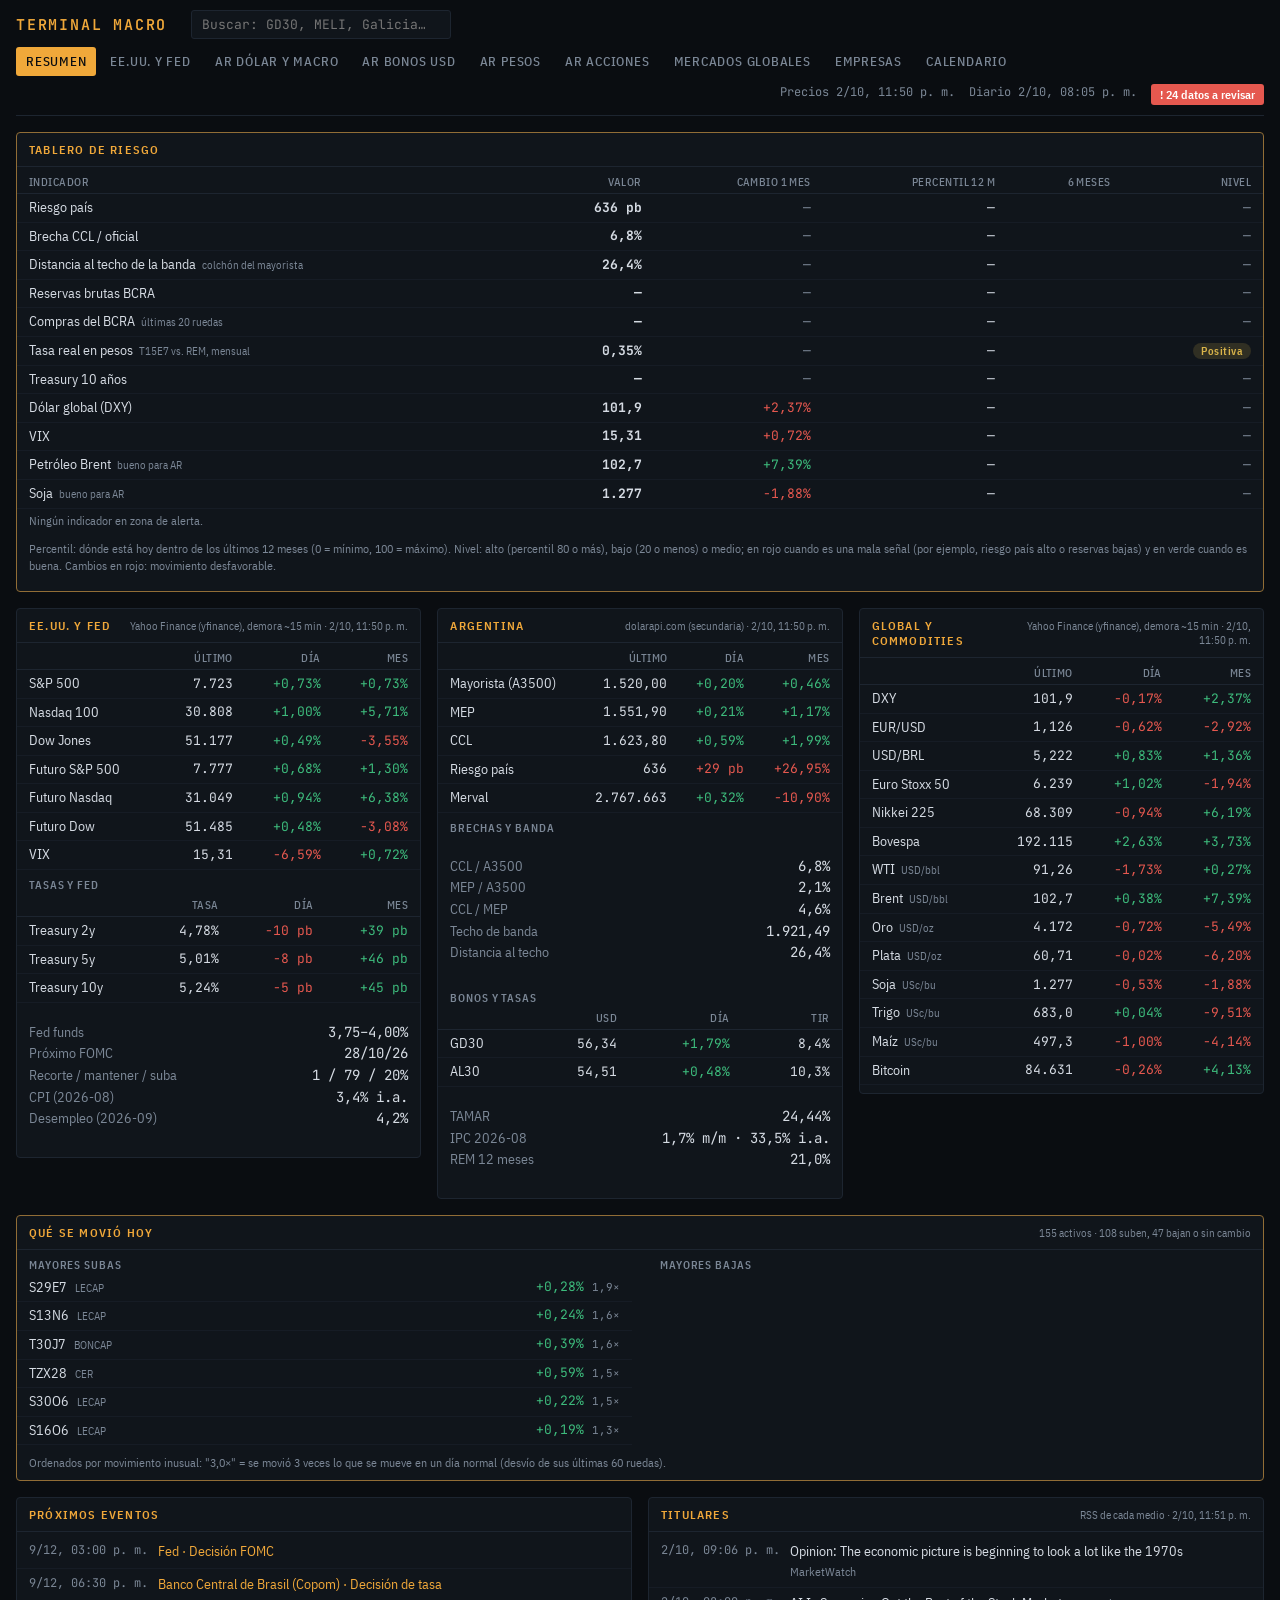
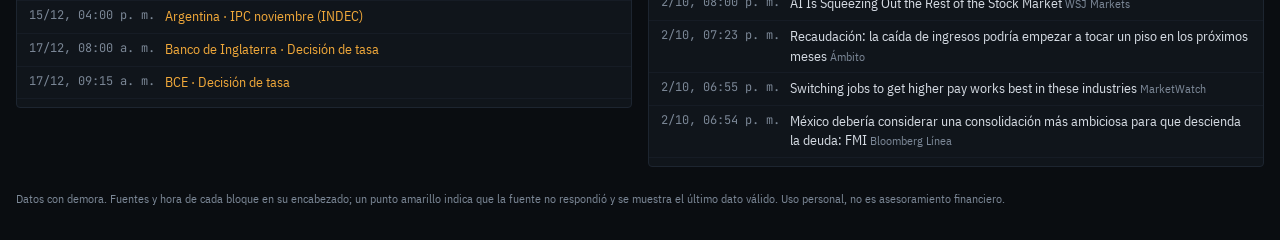
==== docs/index.html @ 6956a919 "Add files via upload" ====
<!doctype html>
<html lang="es">
<head>
<meta charset="utf-8">
<meta name="viewport" content="width=device-width, initial-scale=1, viewport-fit=cover">
<title>Terminal Macro</title>
<link rel="preconnect" href="https://fonts.googleapis.com">
<link rel="stylesheet" href="https://fonts.googleapis.com/css2?family=IBM+Plex+Sans+Condensed:wght@400;500;600&family=JetBrains+Mono:wght@400;600&display=swap">
<link rel="stylesheet" href="style.css?v=26">
</head>
<body>
<header class="top">
  <span class="brand">TERMINAL MACRO</span>
  <div class="buscar"><input id="buscar" type="search" placeholder="Buscar: GD30, MELI, Galicia…   ( / )" autocomplete="off" spellcheck="false" aria-label="Buscar un activo"><ul id="buscar-res" role="listbox" hidden></ul></div>
  <nav class="tabs" aria-label="Secciones">
    <button data-v="resumen" aria-selected="true">Resumen</button>
    <button data-v="eeuu">EE.UU. y Fed</button>
    <button data-v="ar_macro">AR Dólar y macro</button>
    <button data-v="ar_usd">AR Bonos USD</button>
    <button data-v="ar_pesos">AR Pesos</button>
    <button data-v="ar_acciones">AR Acciones</button>
    <button data-v="mercados">Mercados globales</button>
    <button data-v="empresas">Empresas</button>
    <button data-v="calendario">Calendario</button>
  </nav>
  <div class="status" id="status">Cargando…</div>
</header>
<div class="alertas" id="alertas" hidden></div>
<div class="sample-banner" id="sample" hidden>DATOS DE EJEMPLO: esta vista previa usa números inventados para mostrar el diseño. La versión publicada en GitHub muestra datos reales.</div>
<main id="view" class="view"></main>
<div class="ficha" id="ficha" hidden></div>
<footer>Datos con demora. Fuentes y hora de cada bloque en su encabezado; un punto amarillo indica que la fuente no respondió y se muestra el último dato válido. Uso personal, no es asesoramiento financiero.</footer>
<script src="app.js?v=26"></script>
</body>
</html>
---- docs/style.css ----
/* Layout: barra superior fija + pestañas; cada pestaña es una grilla de paneles con tablas densas.
   Tema único oscuro (pedido del usuario): ámbar de terminal como acento, verde/rojo solo para variaciones. */
:root {
  --bg: #0a0d11;
  --panel: #10151b;
  --line: #1d2530;
  --fg: #d5dbe3;
  --muted: #7b8796;
  --accent: #f0a83a;
  --up: #3dbb7c;
  --down: #e5584f;
  --warn: #d9b44a;
  --font-ui: "IBM Plex Sans Condensed", "Arial Narrow", system-ui, sans-serif;
  --font-num: "JetBrains Mono", "IBM Plex Mono", ui-monospace, Menlo, monospace;
  color-scheme: dark;
}
* { box-sizing: border-box; }
html, body { margin: 0; }
body {
  background: var(--bg); color: var(--fg);
  font: 14px/1.4 var(--font-ui);
  padding-inline: 16px; padding-block: 0 32px;
}
a { color: inherit; }
a:focus-visible, button:focus-visible { outline: 2px solid var(--accent); outline-offset: 2px; }

header.top {
  position: sticky; top: env(safe-area-inset-top, 0px); z-index: 5;
  background: var(--bg); border-bottom: 1px solid var(--line);
  display: flex; flex-wrap: wrap; align-items: center; gap: 8px 24px;
  padding-block: 10px;
}
.brand { font: 600 15px var(--font-num); letter-spacing: .12em; color: var(--accent); }
nav.tabs { display: flex; flex-wrap: wrap; gap: 4px; }
nav.tabs button {
  font: 500 13px var(--font-ui); letter-spacing: .06em; text-transform: uppercase;
  background: none; color: var(--muted); border: 1px solid transparent; border-radius: 3px;
  padding: 5px 12px; cursor: pointer;
}
nav.tabs button:hover { color: var(--fg); border-color: var(--line); }
nav.tabs button[aria-selected="true"] { color: var(--bg); background: var(--accent); }
.status { margin-left: auto; font: 12px var(--font-num); color: var(--muted); display: flex; gap: 14px; flex-wrap: wrap; }
.status .bad { color: var(--warn); }

.sample-banner {
  margin-top: 12px; padding: 8px 12px; border: 1px dashed var(--warn); color: var(--warn);
  font: 12px var(--font-num); border-radius: 3px;
}

main { padding-top: 16px; }
.view { display: grid; gap: 16px; }
.cols-3 { display: grid; gap: 16px; grid-template-columns: repeat(3, minmax(0, 1fr)); align-items: start; }
.cols-2 { display: grid; gap: 16px; grid-template-columns: repeat(2, minmax(0, 1fr)); align-items: start; }
@media (max-width: 1100px) { .cols-3 { grid-template-columns: repeat(2, minmax(0, 1fr)); } }
@media (max-width: 720px) { .cols-3, .cols-2 { grid-template-columns: minmax(0, 1fr); } }

section.panel { background: var(--panel); border: 1px solid var(--line); border-radius: 4px; min-width: 0; }
.panel.lead { border-color: color-mix(in srgb, var(--accent) 55%, var(--line)); }
.panel h2 {
  margin: 0; padding: 9px 12px; border-bottom: 1px solid var(--line);
  font: 600 12px var(--font-ui); letter-spacing: .1em; text-transform: uppercase; color: var(--accent);
  display: flex; justify-content: space-between; gap: 8px; align-items: baseline;
}
.panel h2 .src { font: 400 11px var(--font-ui); letter-spacing: 0; text-transform: none; color: var(--muted); text-align: right; }
.panel h3 { margin: 0; padding: 8px 12px 2px; font: 600 11px var(--font-ui); letter-spacing: .08em; text-transform: uppercase; color: var(--muted); }
.panel .body { padding: 4px 0 8px; }
.scroll { overflow-x: auto; }

table { border-collapse: collapse; width: 100%; font-variant-numeric: tabular-nums; }
th, td { padding: 4px 12px; text-align: right; white-space: nowrap; }
th:first-child, td:first-child { text-align: left; }
thead th { font: 500 11px var(--font-ui); color: var(--muted); letter-spacing: .04em; text-transform: uppercase; border-bottom: 1px solid var(--line); }
tbody td { font-family: var(--font-num); font-size: 13px; border-bottom: 1px solid color-mix(in srgb, var(--line) 50%, transparent); }
tbody td:first-child { font-family: var(--font-ui); font-size: 14px; color: var(--fg); }
tbody tr:hover td { background: color-mix(in srgb, var(--accent) 6%, transparent); }
td .sub { color: var(--muted); font-size: 11px; margin-left: 6px; font-family: var(--font-ui); }
.up { color: var(--up); } .down { color: var(--down); } .flat, .na { color: var(--muted); }

.kv { display: grid; grid-template-columns: 1fr auto; gap: 2px 12px; padding: 6px 12px; font-variant-numeric: tabular-nums; }
.kv dt { color: var(--muted); } .kv dd { margin: 0; font-family: var(--font-num); text-align: right; }

.stale-dot { display: inline-block; width: 7px; height: 7px; border-radius: 50%; background: var(--warn); margin-left: 6px; vertical-align: middle; }
.empty { padding: 10px 12px; color: var(--muted); font-size: 13px; }

.news li, .events li { list-style: none; padding: 6px 12px; border-bottom: 1px solid color-mix(in srgb, var(--line) 50%, transparent); display: grid; grid-template-columns: auto 1fr; gap: 10px; }
.news, .events { margin: 0; padding: 0; }
.news .t, .events .t { font: 12px var(--font-num); color: var(--muted); white-space: nowrap; }
.news a { text-decoration: none; } .news a:hover { text-decoration: underline; color: var(--accent); }
.news .f { color: var(--muted); font-size: 12px; }
.events .imp-High { color: var(--accent); }

.chart { padding: 8px 12px 12px; }
.chart svg { width: 100%; max-width: 760px; height: auto; display: block; }
.chart polyline { fill: none !important; }
.chart text { fill: var(--muted); font: 11px var(--font-num); }
.chart .lbl { fill: var(--fg); }
.chart .grid { stroke: var(--line); }
.chart .s1 { stroke: var(--accent); fill: var(--accent); }
.chart .s2 { stroke: #6c9bd2; fill: #6c9bd2; }
.chart .ghost { stroke: var(--muted); fill: var(--muted); }
.legend { display: flex; gap: 14px; padding: 0 12px 4px; font-size: 12px; color: var(--muted); }
.legend i { display: inline-block; width: 10px; height: 3px; margin-right: 5px; vertical-align: middle; }
.note { padding: 4px 12px 8px; color: var(--muted); font-size: 12px; }
footer { margin-top: 24px; color: var(--muted); font-size: 12px; }
@media (prefers-reduced-motion: reduce) { * { transition: none !important; } }
/* columnas de texto en tablas (2ª columna de calendario) */
td.txt, th.txt { text-align: left; }

/* tabla + curva al lado (estilo bonistas) */
.cols-split { display: grid; gap: 16px; grid-template-columns: minmax(0, 1.35fr) minmax(0, 1fr); align-items: start; }
.cols-split .sticky { position: sticky; top: 64px; }
@media (max-width: 1100px) { .cols-split { grid-template-columns: minmax(0, 1fr); } .cols-split .sticky { position: static; } }
thead th { cursor: pointer; user-select: none; }
thead th[data-dir="asc"]::after { content: " ▲"; color: var(--accent); }
thead th[data-dir="desc"]::after { content: " ▼"; color: var(--accent); }
/* franja de datos sueltos */
.strip { display: flex; flex-wrap: wrap; gap: 8px 22px; padding: 10px 14px; background: var(--panel); border: 1px solid var(--line); border-radius: 4px;
  font: 13px var(--font-num); font-variant-numeric: tabular-nums; }
.strip b { font: 600 11px var(--font-ui); letter-spacing: .08em; text-transform: uppercase; color: var(--muted); margin-right: 6px; }
.strip i { display: inline-block; width: 7px; height: 7px; border-radius: 50%; margin-right: 7px; vertical-align: middle; background: var(--muted); }
.strip .abierta i { background: var(--up); } .strip .cerrada { color: var(--muted); }
nav.tabs button { padding: 5px 9px; }

.chip { display: inline-block; padding: 1px 8px; border-radius: 10px; font: 600 11px var(--font-ui); letter-spacing: .04em; }
.chip.verde { color: var(--up); background: color-mix(in srgb, var(--up) 16%, transparent); }
.chip.amarillo { color: var(--warn); background: color-mix(in srgb, var(--warn) 16%, transparent); }
.chip.rojo { color: var(--down); background: color-mix(in srgb, var(--down) 16%, transparent); }
.lectura { margin: 0; padding: 8px 14px 4px 30px; display: grid; gap: 6px; font-size: 14px; line-height: 1.45; max-width: 110ch; }
.lectura li::marker { color: var(--accent); }
/* Qué se movió hoy */
.movers .mv-grid { display: grid; grid-template-columns: repeat(2, minmax(0, 1fr)); gap: 0 16px; padding-bottom: 6px; }
@media (max-width: 900px) { .movers .mv-grid { grid-template-columns: minmax(0, 1fr); } }
.mv { margin: 0; padding: 0; }
.mv li { list-style: none; display: flex; justify-content: space-between; gap: 10px; padding: 4px 12px; font-variant-numeric: tabular-nums;
  border-bottom: 1px solid color-mix(in srgb, var(--line) 50%, transparent); }
.mv li > span:last-child { font-family: var(--font-num); font-size: 13px; }
.mv .sub { color: var(--muted); font-size: 11px; margin-left: 8px; }
/* Calendario unificado: un color por tipo de evento */
.cat-us { --c: #6c9bd2; } .cat-fed { --c: #b48cf0; } .cat-ar { --c: #5ec4e8; }
.cat-bc { --c: #4fc1a6; } .cat-intl { --c: #d9b44a; } .cat-earn { --c: #e88ab0; }
.cal-filtros { display: flex; flex-wrap: wrap; gap: 8px; padding: 10px 12px 4px; }
.cal-f { font: 500 12px var(--font-ui); color: var(--fg); background: none; border: 1px solid var(--line); border-radius: 12px; padding: 3px 10px; cursor: pointer; }
.cal-f i, .cal .tag i { display: inline-block; width: 8px; height: 8px; border-radius: 50%; background: var(--c); margin-right: 6px; vertical-align: middle; }
.cal-f span { color: var(--muted); margin-left: 4px; font-family: var(--font-num); }
.cal-f[aria-pressed="false"] { opacity: .4; }
.cal-f[aria-pressed="false"] i { background: transparent; border: 1px solid var(--c); }
h3.cal-dia { padding-top: 14px; text-transform: capitalize; color: var(--fg); }
.cal { margin: 0; padding: 0; }
.cal li { list-style: none; display: grid; grid-template-columns: 46px 160px minmax(0, 1fr) minmax(0, auto); gap: 12px; align-items: baseline;
  padding: 5px 12px; border-bottom: 1px solid color-mix(in srgb, var(--line) 50%, transparent); border-left: 3px solid var(--c); }
.cal .t { font: 12px var(--font-num); color: var(--muted); }
.cal .tag { font-size: 12px; color: var(--c); white-space: nowrap; }
.cal .e.alto { font-weight: 600; }
.cal .d { font: 12px var(--font-num); color: var(--muted); text-align: right; }
@media (max-width: 720px) { .cal li { grid-template-columns: 44px minmax(0, 1fr); } .cal .tag { grid-column: 2; } .cal .e, .cal .d { grid-column: 2; text-align: left; } }
.chart .s3 { stroke: #4fc1a6; fill: #4fc1a6; }
.legend span.s1 i { background: var(--accent); } .legend span.s2 i { background: #6c9bd2; } .legend span.s3 i { background: #4fc1a6; } .legend span.ghost i { background: var(--muted); }
.legend { flex-wrap: wrap; }
/* aviso de datos desactualizados varios días */
.alerta { font: 600 12px var(--font-ui); color: #fff; background: var(--down); border: 0; border-radius: 3px; padding: 3px 9px; cursor: pointer; }
.alertas { margin-top: 12px; padding: 10px 14px; border: 1px solid var(--down); border-radius: 4px; background: color-mix(in srgb, var(--down) 10%, var(--panel)); font-size: 13px; }
.alertas ul { margin: 6px 0; padding-left: 20px; } .alertas b { color: var(--down); }
.cat-fer { --c: #8a96a6; }
/* papeles que no operaron en la rueda */
tr.sinop td { opacity: .55; }
.sinop-tag { font: 600 9px var(--font-ui); color: var(--warn); border: 1px solid color-mix(in srgb, var(--warn) 50%, transparent); border-radius: 3px; padding: 0 3px; margin-left: 4px; vertical-align: middle; }
/* calendario: licitaciones y pagos de deuda */
.cat-lic { --c: #f0a83a; } .cat-pago { --c: #c98bdb; }
.chart .s4 { stroke: #e5584f; fill: #e5584f; } .legend span.s4 i { background: #e5584f; }
/* filas con flujo de fondos */
tr.clic { cursor: pointer; }
tr.clic td:first-child { text-decoration: underline dotted color-mix(in srgb, var(--muted) 70%, transparent); text-underline-offset: 3px; }
.ficha { position: fixed; inset: 0; z-index: 20; background: rgb(0 0 0 / .6); display: grid; place-items: center; padding: 16px; }
.ficha[hidden] { display: none; }
.ficha-caja { position: relative; width: min(760px, 100%); max-height: 88vh; overflow: auto; background: var(--panel); border: 1px solid var(--accent); border-radius: 6px; padding: 14px 0 10px; }
.ficha-caja h2 { margin: 0 16px 10px; font: 600 16px var(--font-num); color: var(--accent); }
.ficha-caja .strip { margin: 0 12px 6px; }
.ficha .cerrar { position: absolute; top: 8px; right: 10px; background: none; border: 0; color: var(--muted); font-size: 22px; cursor: pointer; }
.ficha .cerrar:hover { color: var(--fg); }
.ficha-caja h3 { margin: 0; padding: 10px 12px 2px; font: 600 11px var(--font-ui); letter-spacing: .08em; text-transform: uppercase; color: var(--muted); }
.strip.rueda { padding: 6px 14px; font-size: 12px; }

/* ficha de un activo */
.ficha-caja { width: min(900px, 100%); }
.ficha-cols { display: grid; grid-template-columns: repeat(2, minmax(0, 1fr)); gap: 0 12px; align-items: start; }
@media (max-width: 720px) { .ficha-cols { grid-template-columns: minmax(0, 1fr); } }
.togs { display: flex; gap: 6px; padding: 6px 12px 0; }
.tog { font: 500 12px var(--font-ui); color: var(--muted); background: none; border: 1px solid var(--line); border-radius: 12px; padding: 3px 12px; cursor: pointer; }
.tog[aria-pressed="true"] { color: var(--fg); border-color: var(--accent); }
.ficha .kv { grid-template-columns: max-content minmax(0, 1fr); }
.ficha .kv dd { white-space: normal; }
.recom { display: flex; height: 18px; margin: 4px 12px 2px; border-radius: 3px; overflow: hidden; font: 600 11px var(--font-num); }
.recom span { display: grid; place-items: center; color: #0b0e13; min-width: 16px; }
.recom-ley { display: flex; flex-wrap: wrap; gap: 4px 10px; padding: 2px 12px 6px; font-size: 11px; color: var(--muted); }
.recom-ley span::before { content: ""; display: inline-block; width: 8px; height: 8px; margin-right: 4px; border-radius: 2px; background: var(--c); }
.rc1 { --c: #1f9d55; background: var(--c); } .rc2 { --c: #6cc08b; background: var(--c); } .rc3 { --c: #c9b458; background: var(--c); }
.rc4 { --c: #e08a5a; background: var(--c); } .rc5 { --c: #e5584f; background: var(--c); }
.recom-ley span { background: none; }
.legend span.s1 i { background: var(--accent); }

/* buscador */
.buscar { position: relative; }
.buscar input { width: 260px; font: 13px var(--font-num); color: var(--fg); background: var(--panel); border: 1px solid var(--line); border-radius: 3px; padding: 5px 10px; }
.buscar input:focus { outline: none; border-color: var(--accent); }
.buscar ul { position: absolute; top: calc(100% + 4px); left: 0; z-index: 30; width: 380px; max-width: 90vw; margin: 0; padding: 4px 0; list-style: none;
  background: var(--panel); border: 1px solid var(--accent); border-radius: 4px; box-shadow: 0 6px 20px rgb(0 0 0 / .5); }
.buscar ul[hidden] { display: none; }
.buscar li { display: grid; grid-template-columns: 70px 1fr auto; gap: 10px; padding: 5px 10px; cursor: pointer; font-size: 13px; }
.buscar li b { font: 600 13px var(--font-num); color: var(--accent); }
.buscar li .t { color: var(--muted); font-size: 11px; text-transform: uppercase; letter-spacing: .05em; align-self: center; }
.buscar li[aria-selected="true"], .buscar li:hover { background: rgb(255 255 255 / .06); }
.buscar li.vacio { display: block; color: var(--muted); cursor: default; }
tr.clic td:first-child::after { content: " ›"; color: var(--muted); }
@media (max-width: 720px) { .buscar input { width: 100%; } .buscar { flex: 1 1 100%; } }
ul.mv li.clic { cursor: pointer; } ul.mv li.clic:hover { background: rgb(255 255 255 / .04); }
tr.clic { cursor: pointer; }
svg.spark polyline { stroke: currentColor; } svg.spark { vertical-align: middle; }
ul.mv li > span:last-child { white-space: nowrap; }
.chip.neutro { color: var(--muted); border-color: var(--line); }
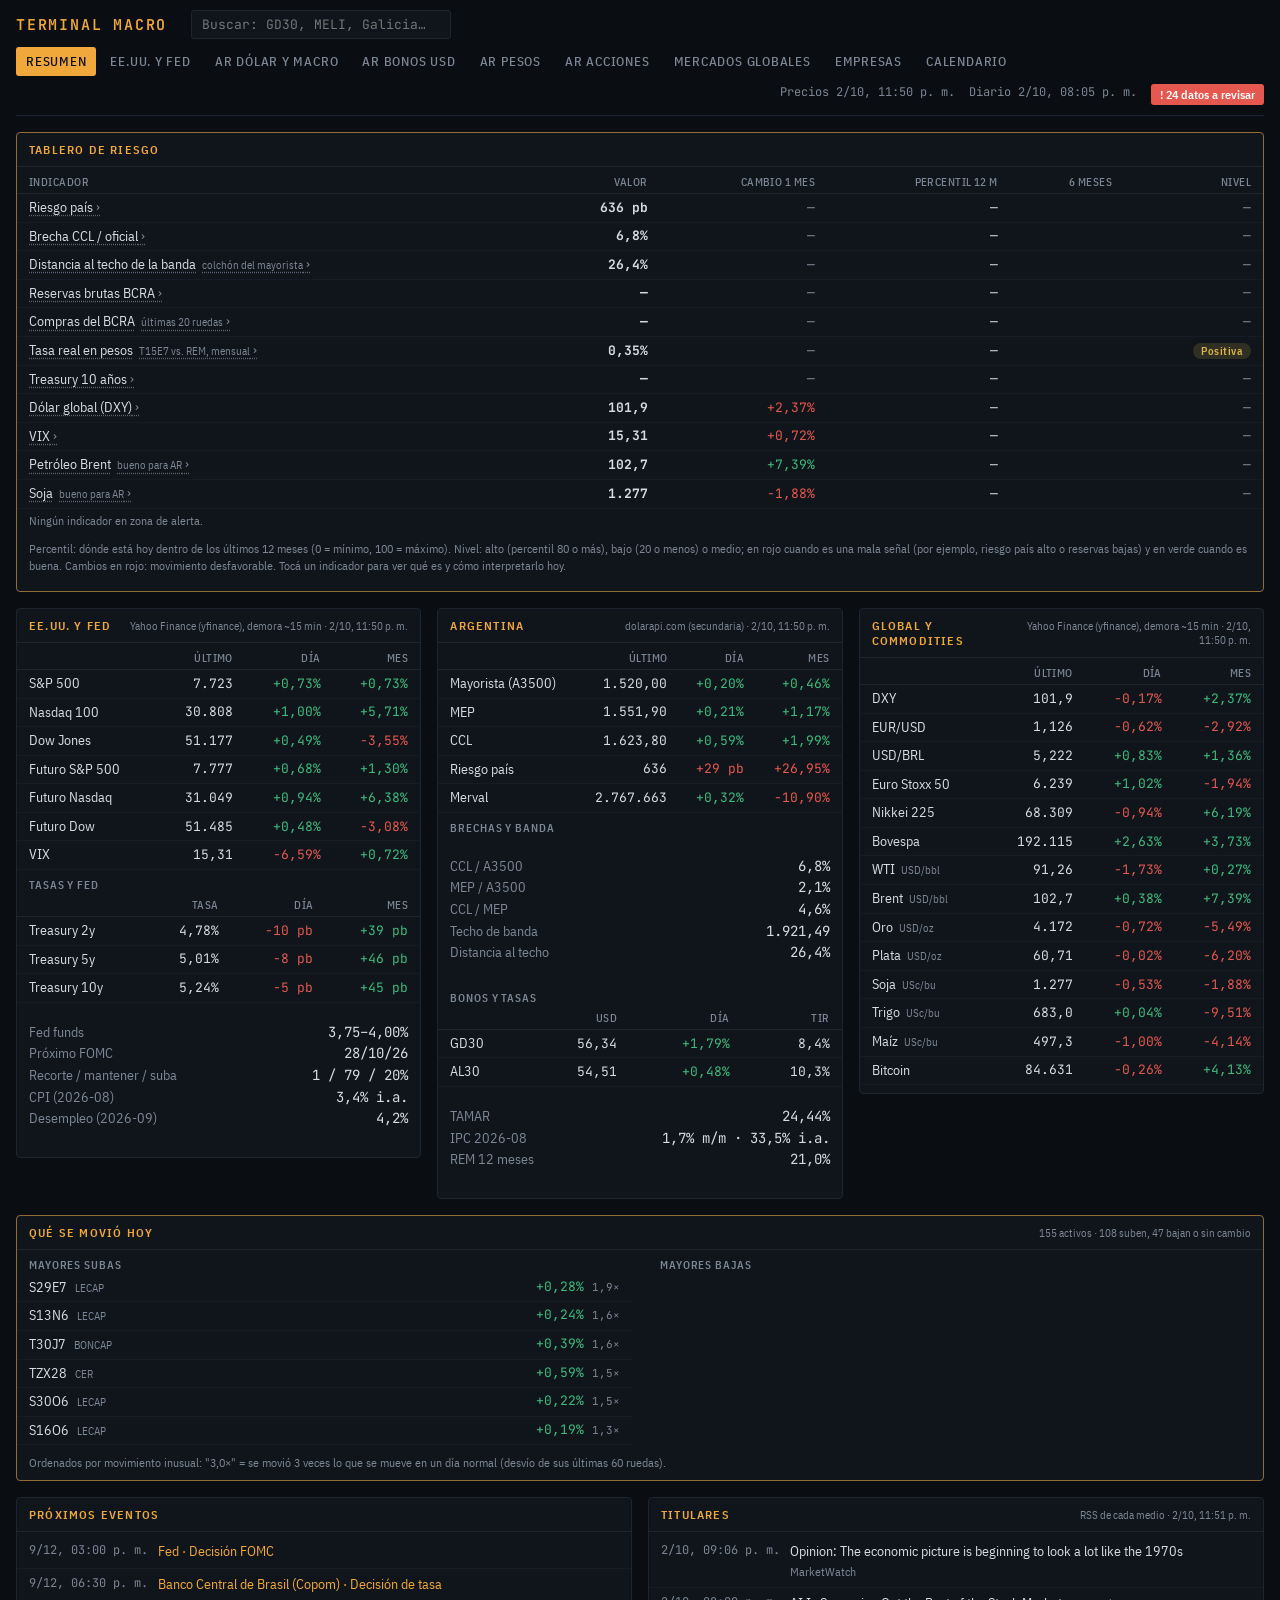
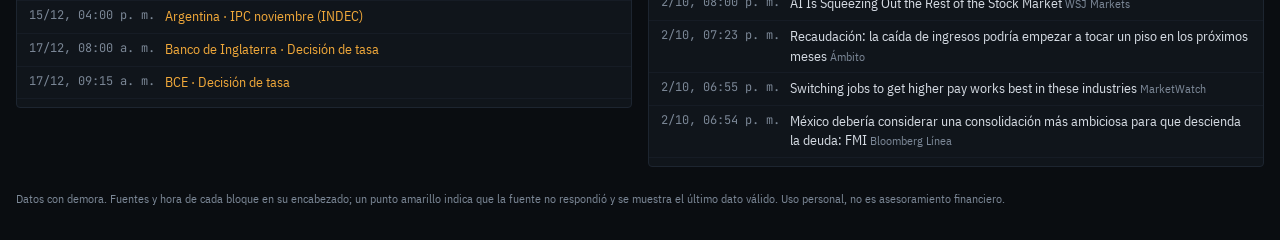
==== commit cd238de3: "Add files via upload" ====
--- a/docs/index.html
+++ b/docs/index.html
@@ -6,7 +6,7 @@
 <title>Terminal Macro</title>
 <link rel="preconnect" href="https://fonts.googleapis.com">
 <link rel="stylesheet" href="https://fonts.googleapis.com/css2?family=IBM+Plex+Sans+Condensed:wght@400;500;600&family=JetBrains+Mono:wght@400;600&display=swap">
-<link rel="stylesheet" href="style.css?v=26">
+<link rel="stylesheet" href="style.css?v=27">
 </head>
 <body>
 <header class="top">
@@ -30,6 +30,6 @@
 <main id="view" class="view"></main>
 <div class="ficha" id="ficha" hidden></div>
 <footer>Datos con demora. Fuentes y hora de cada bloque en su encabezado; un punto amarillo indica que la fuente no respondió y se muestra el último dato válido. Uso personal, no es asesoramiento financiero.</footer>
-<script src="app.js?v=26"></script>
+<script src="app.js?v=27"></script>
 </body>
 </html>
--- a/docs/style.css
+++ b/docs/style.css
@@ -217,3 +217,4 @@
 svg.spark polyline { stroke: currentColor; } svg.spark { vertical-align: middle; }
 ul.mv li > span:last-child { white-space: nowrap; }
 .chip.neutro { color: var(--muted); border-color: var(--line); }
+.ind-txt { margin: 4px 12px 8px; line-height: 1.5; }
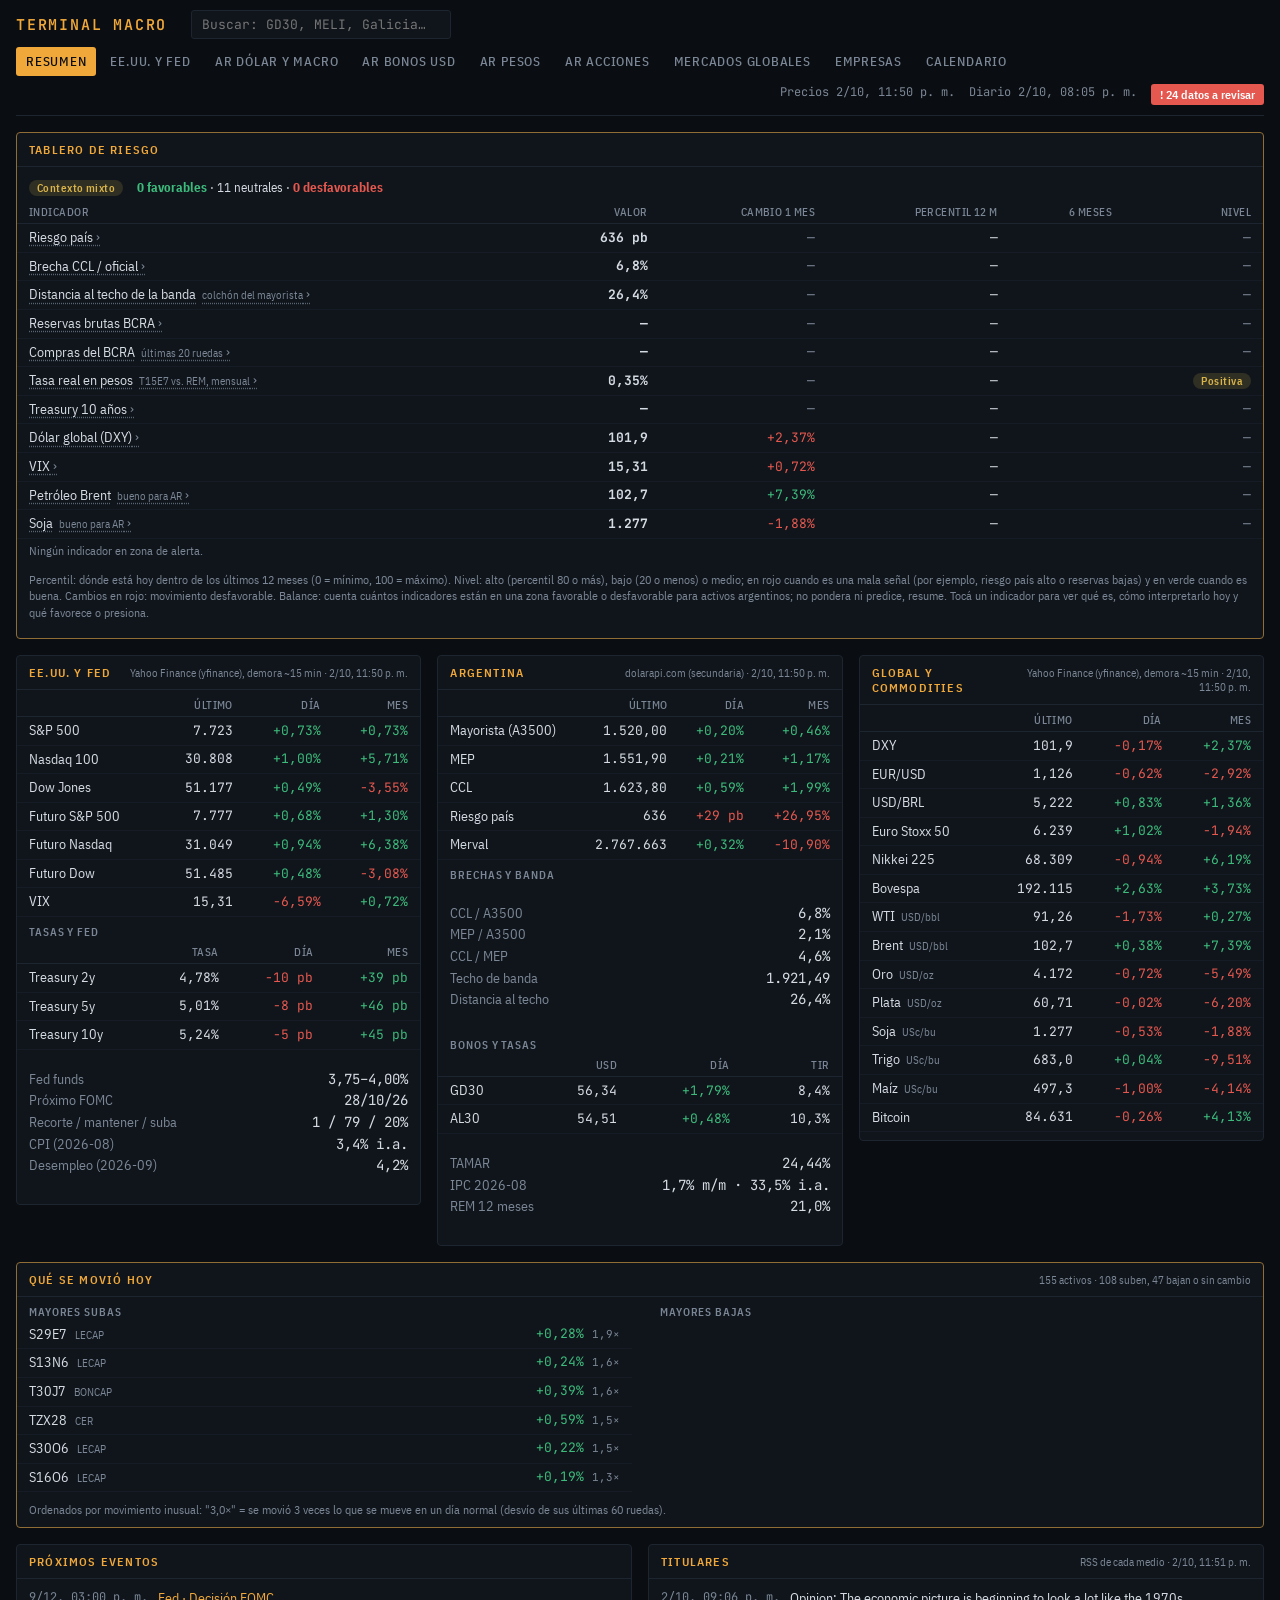
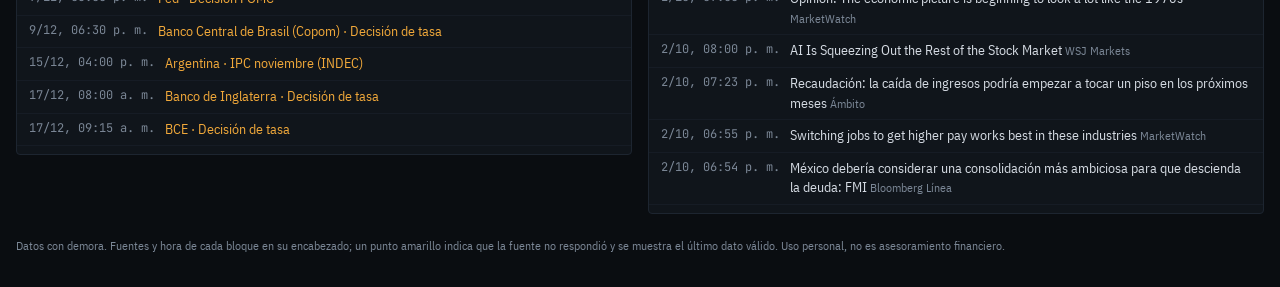
==== commit c80cfb14: "Add files via upload" ====
--- a/docs/index.html
+++ b/docs/index.html
@@ -6,7 +6,7 @@
 <title>Terminal Macro</title>
 <link rel="preconnect" href="https://fonts.googleapis.com">
 <link rel="stylesheet" href="https://fonts.googleapis.com/css2?family=IBM+Plex+Sans+Condensed:wght@400;500;600&family=JetBrains+Mono:wght@400;600&display=swap">
-<link rel="stylesheet" href="style.css?v=27">
+<link rel="stylesheet" href="style.css?v=28">
 </head>
 <body>
 <header class="top">
@@ -30,6 +30,6 @@
 <main id="view" class="view"></main>
 <div class="ficha" id="ficha" hidden></div>
 <footer>Datos con demora. Fuentes y hora de cada bloque en su encabezado; un punto amarillo indica que la fuente no respondió y se muestra el último dato válido. Uso personal, no es asesoramiento financiero.</footer>
-<script src="app.js?v=27"></script>
+<script src="app.js?v=28"></script>
 </body>
 </html>
--- a/docs/style.css
+++ b/docs/style.css
@@ -218,3 +218,9 @@
 ul.mv li > span:last-child { white-space: nowrap; }
 .chip.neutro { color: var(--muted); border-color: var(--line); }
 .ind-txt { margin: 4px 12px 8px; line-height: 1.5; }
+.sesgo { display: grid; grid-template-columns: 1fr 1fr; gap: 12px; margin: 4px 12px 6px; }
+.sesgo > div { border: 1px solid var(--line); border-radius: 4px; padding: 8px 10px; }
+.sesgo .fav b { color: var(--up); } .sesgo .pre b { color: var(--down); }
+.sesgo ul { margin: 6px 0 0; padding-left: 18px; line-height: 1.45; }
+@media (max-width: 720px) { .sesgo { grid-template-columns: 1fr; } }
+.balance { display: flex; flex-wrap: wrap; gap: 6px 14px; align-items: center; padding: 8px 12px 4px; font-size: 13px; }
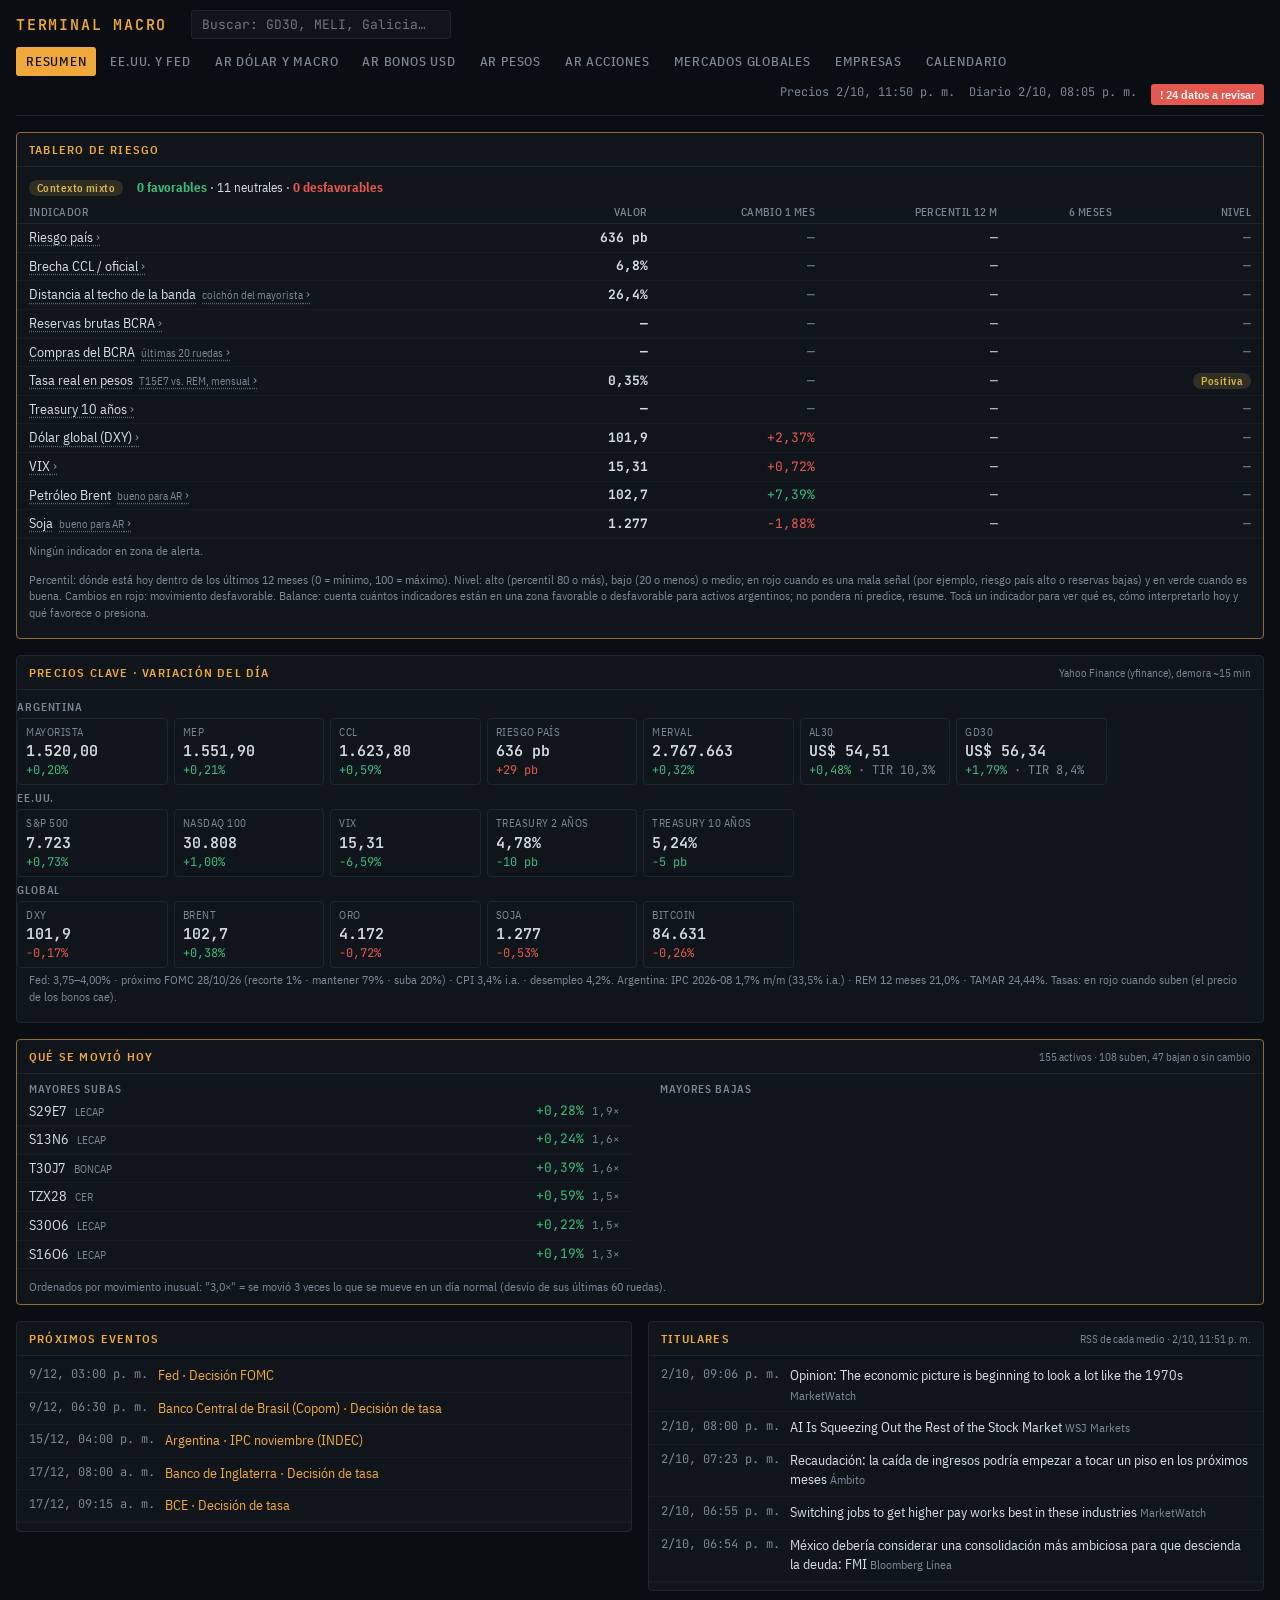
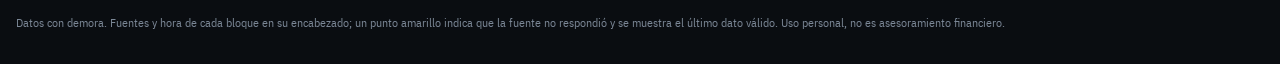
==== commit 40f4a7cb: "Add files via upload" ====
--- a/docs/index.html
+++ b/docs/index.html
@@ -6,22 +6,22 @@
 <title>Terminal Macro</title>
 <link rel="preconnect" href="https://fonts.googleapis.com">
 <link rel="stylesheet" href="https://fonts.googleapis.com/css2?family=IBM+Plex+Sans+Condensed:wght@400;500;600&family=JetBrains+Mono:wght@400;600&display=swap">
-<link rel="stylesheet" href="style.css?v=28">
+<link rel="stylesheet" href="style.css?v=29">
 </head>
 <body>
 <header class="top">
   <span class="brand">TERMINAL MACRO</span>
   <div class="buscar"><input id="buscar" type="search" placeholder="Buscar: GD30, MELI, Galicia…   ( / )" autocomplete="off" spellcheck="false" aria-label="Buscar un activo"><ul id="buscar-res" role="listbox" hidden></ul></div>
   <nav class="tabs" aria-label="Secciones">
-    <button data-v="resumen" aria-selected="true">Resumen</button>
-    <button data-v="eeuu">EE.UU. y Fed</button>
-    <button data-v="ar_macro">AR Dólar y macro</button>
-    <button data-v="ar_usd">AR Bonos USD</button>
-    <button data-v="ar_pesos">AR Pesos</button>
-    <button data-v="ar_acciones">AR Acciones</button>
-    <button data-v="mercados">Mercados globales</button>
-    <button data-v="empresas">Empresas</button>
-    <button data-v="calendario">Calendario</button>
+    <button data-v="resumen" aria-selected="true" title="Atajo: tecla 1">Resumen</button>
+    <button data-v="eeuu" title="Atajo: tecla 2">EE.UU. y Fed</button>
+    <button data-v="ar_macro" title="Atajo: tecla 3">AR Dólar y macro</button>
+    <button data-v="ar_usd" title="Atajo: tecla 4">AR Bonos USD</button>
+    <button data-v="ar_pesos" title="Atajo: tecla 5">AR Pesos</button>
+    <button data-v="ar_acciones" title="Atajo: tecla 6">AR Acciones</button>
+    <button data-v="mercados" title="Atajo: tecla 7">Mercados globales</button>
+    <button data-v="empresas" title="Atajo: tecla 8">Empresas</button>
+    <button data-v="calendario" title="Atajo: tecla 9">Calendario</button>
   </nav>
   <div class="status" id="status">Cargando…</div>
 </header>
@@ -30,6 +30,6 @@
 <main id="view" class="view"></main>
 <div class="ficha" id="ficha" hidden></div>
 <footer>Datos con demora. Fuentes y hora de cada bloque en su encabezado; un punto amarillo indica que la fuente no respondió y se muestra el último dato válido. Uso personal, no es asesoramiento financiero.</footer>
-<script src="app.js?v=28"></script>
+<script src="app.js?v=29"></script>
 </body>
 </html>
--- a/docs/style.css
+++ b/docs/style.css
@@ -224,3 +224,12 @@
 .sesgo ul { margin: 6px 0 0; padding-left: 18px; line-height: 1.45; }
 @media (max-width: 720px) { .sesgo { grid-template-columns: 1fr; } }
 .balance { display: flex; flex-wrap: wrap; gap: 6px 14px; align-items: center; padding: 8px 12px 4px; font-size: 13px; }
+.franja { padding: 6px 12px 4px; }
+.kgrupo h3 { padding: 6px 0 4px !important; }
+.kpis { display: grid; grid-template-columns: repeat(auto-fill, minmax(150px, 1fr)); gap: 6px; }
+.kpi { border: 1px solid var(--line); border-radius: 4px; padding: 6px 8px; display: flex; flex-direction: column; gap: 1px; font-variant-numeric: tabular-nums; }
+.kpi .n { color: var(--muted); font-size: 11px; text-transform: uppercase; letter-spacing: .05em; }
+.kpi b { font: 600 15px var(--font-num); }
+.kpi > span:last-child { font: 12px var(--font-num); }
+.scroll.larga { max-height: 72vh; overflow: auto; }
+.scroll.larga thead th { position: sticky; top: 0; z-index: 1; background: var(--panel); }
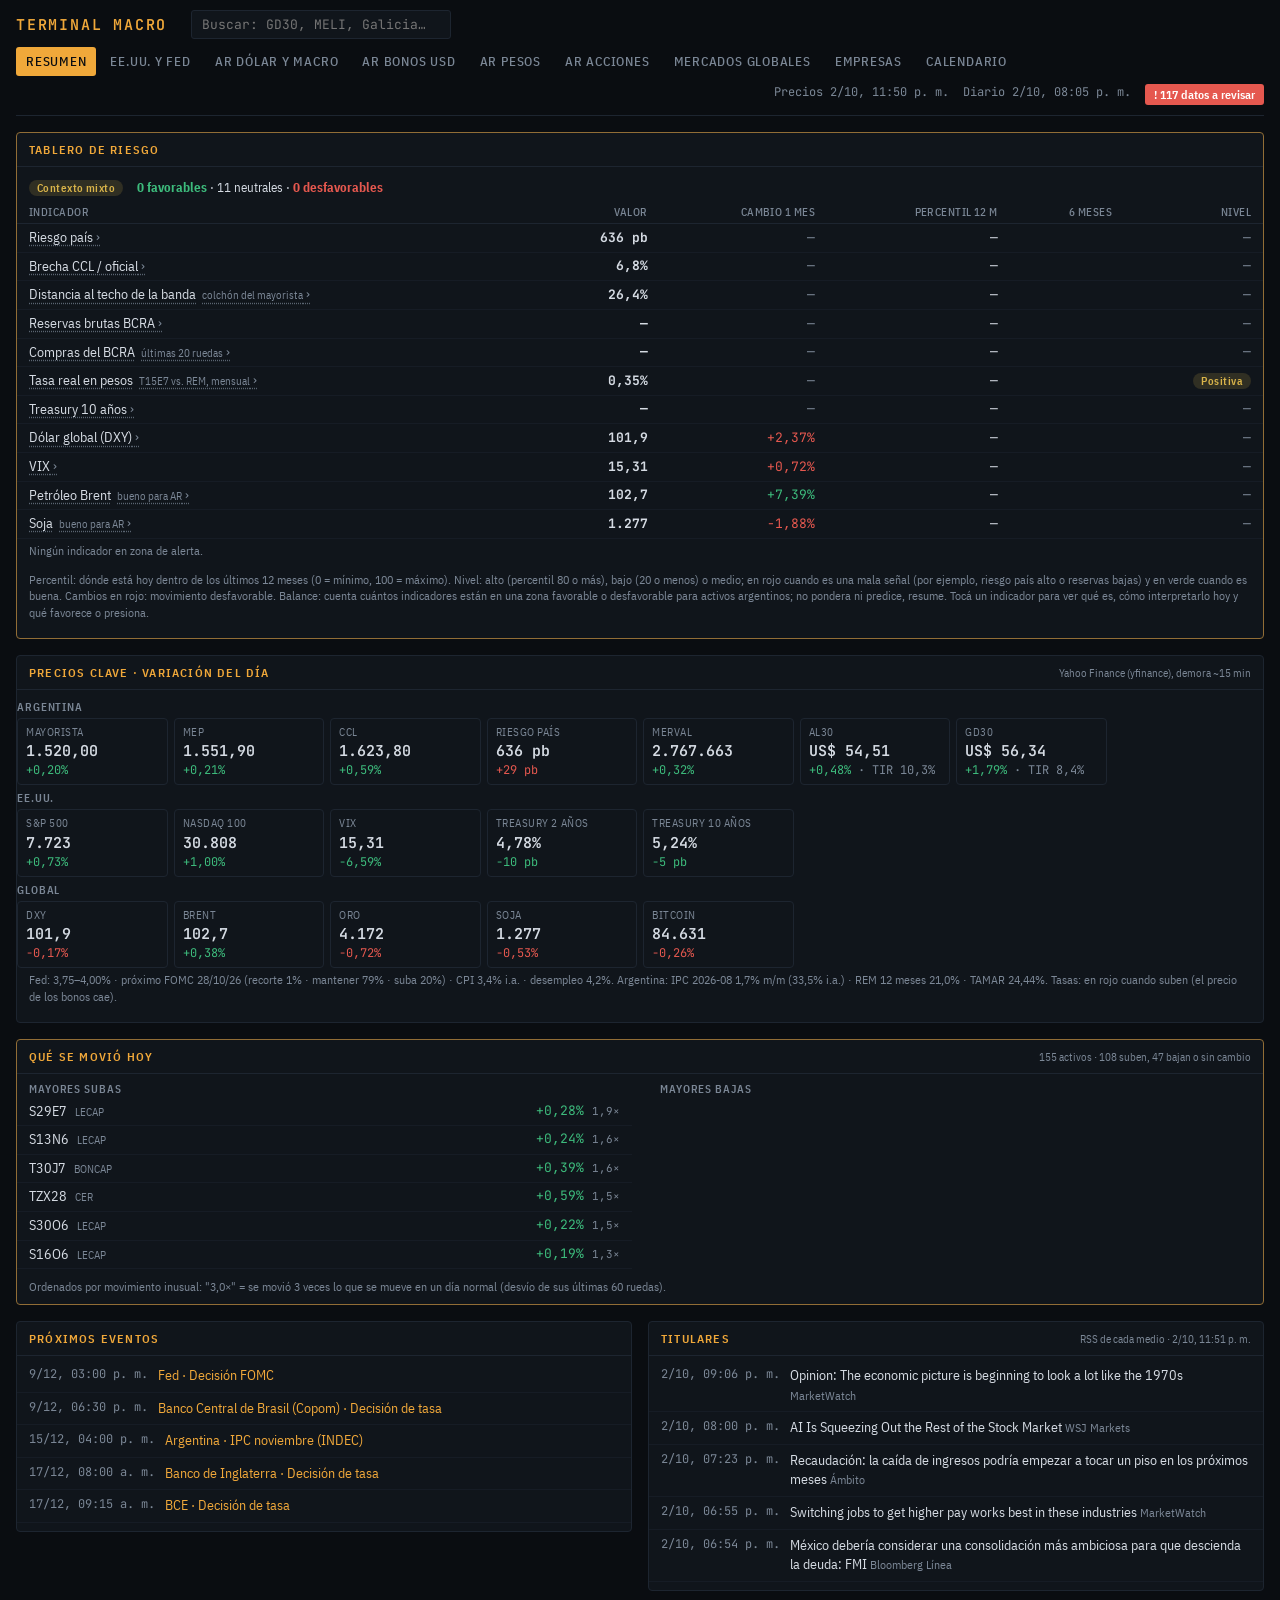
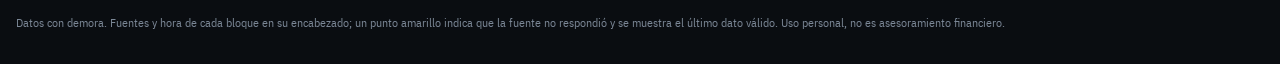
==== commit 8eb17141: "Add files via upload" ====
--- a/docs/index.html
+++ b/docs/index.html
@@ -6,7 +6,7 @@
 <title>Terminal Macro</title>
 <link rel="preconnect" href="https://fonts.googleapis.com">
 <link rel="stylesheet" href="https://fonts.googleapis.com/css2?family=IBM+Plex+Sans+Condensed:wght@400;500;600&family=JetBrains+Mono:wght@400;600&display=swap">
-<link rel="stylesheet" href="style.css?v=29">
+<link rel="stylesheet" href="style.css?v=33">
 </head>
 <body>
 <header class="top">
@@ -30,6 +30,6 @@
 <main id="view" class="view"></main>
 <div class="ficha" id="ficha" hidden></div>
 <footer>Datos con demora. Fuentes y hora de cada bloque en su encabezado; un punto amarillo indica que la fuente no respondió y se muestra el último dato válido. Uso personal, no es asesoramiento financiero.</footer>
-<script src="app.js?v=29"></script>
+<script src="app.js?v=33"></script>
 </body>
 </html>
--- a/docs/style.css
+++ b/docs/style.css
@@ -160,7 +160,7 @@
 .alerta { font: 600 12px var(--font-ui); color: #fff; background: var(--down); border: 0; border-radius: 3px; padding: 3px 9px; cursor: pointer; }
 .alertas { margin-top: 12px; padding: 10px 14px; border: 1px solid var(--down); border-radius: 4px; background: color-mix(in srgb, var(--down) 10%, var(--panel)); font-size: 13px; }
 .alertas ul { margin: 6px 0; padding-left: 20px; } .alertas b { color: var(--down); }
-.cat-fer { --c: #8a96a6; }
+.cat-fer { --c: #8a96a6; } .cat-pol { --c: #e0645c; }
 /* papeles que no operaron en la rueda */
 tr.sinop td { opacity: .55; }
 .sinop-tag { font: 600 9px var(--font-ui); color: var(--warn); border: 1px solid color-mix(in srgb, var(--warn) 50%, transparent); border-radius: 3px; padding: 0 3px; margin-left: 4px; vertical-align: middle; }
@@ -233,3 +233,7 @@
 .kpi > span:last-child { font: 12px var(--font-num); }
 .scroll.larga { max-height: 72vh; overflow: auto; }
 .scroll.larga thead th { position: sticky; top: 0; z-index: 1; background: var(--panel); }
+/* volumen relativo alto (actividad inusual) y nombres de empresa recortados */
+.volalto { color: var(--warn); font-weight: 600; }
+.nom { display: inline-block; max-width: 150px; overflow: hidden; text-overflow: ellipsis; white-space: nowrap; vertical-align: bottom; }
+.strip .spark { vertical-align: middle; margin-left: 4px; }
